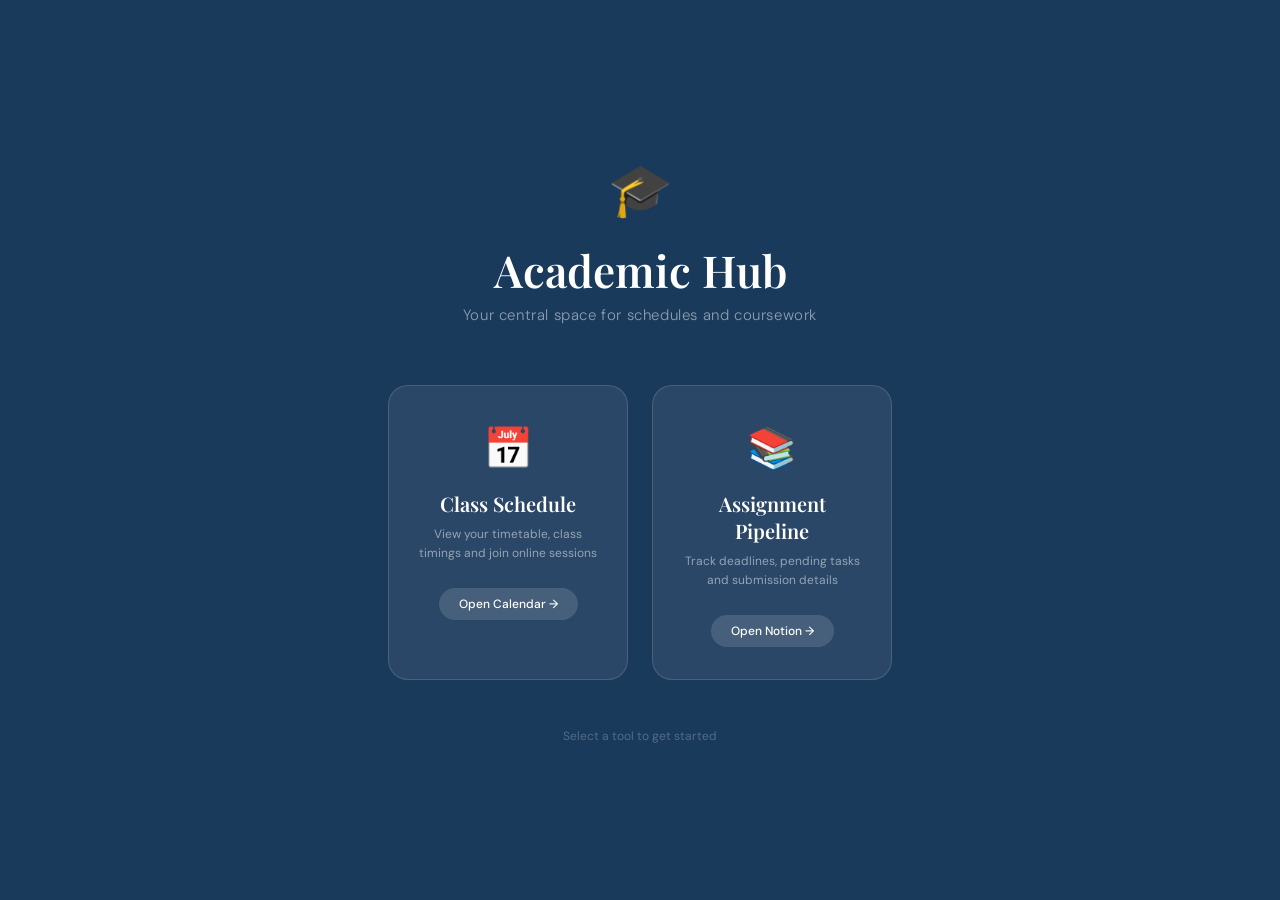
==== dev.html @ 6c7780a4 "Add Notion Button to the calendar dev.html" ====
<!DOCTYPE html>
<html lang="en">
<head>
  <meta charset="UTF-8"/>
  <meta name="viewport" content="width=device-width, initial-scale=1.0"/>
  <title>Academic Hub</title>
  <link rel="icon" id="favicon" href="data:image/svg+xml,<svg xmlns='http://www.w3.org/2000/svg' viewBox='0 0 100 100'><text y='.9em' font-size='90'>🎓</text></svg>">
  <link href="https://fonts.googleapis.com/css2?family=Playfair+Display:wght@500;600&family=DM+Sans:wght@300;400;500&display=swap" rel="stylesheet"/>
  <link rel="stylesheet" href="css/style-dev.css"/>
</head>
<body>

<!-- ── LEVEL 1: PORTAL PAGE ── -->
<div id="portal-page">
  <div class="portal-logo">🎓</div>
  <div class="portal-title">Academic Hub</div>
  <div class="portal-subtitle">Your central space for schedules and coursework</div>
  <div class="portal-cards">
    <div class="portal-card" onclick="showSectionSelector()">
      <span class="portal-card-icon">📅</span>
      <span class="portal-card-title">Class Schedule</span>
      <span class="portal-card-desc">View your timetable, class timings and join online sessions</span>
      <span class="portal-card-btn">Open Calendar →</span>
    </div>
    <div class="portal-card" onclick="window.open('https://arnavv.notion.site/assignment-pipeline', '_blank')">
      <span class="portal-card-icon">📚</span>
      <span class="portal-card-title">Assignment Pipeline</span>
      <span class="portal-card-desc">Track deadlines, pending tasks and submission details</span>
      <span class="portal-card-btn">Open Notion →</span>
    </div>
  </div>
  <div class="portal-footer">Select a tool to get started</div>
</div>

<!-- ── LEVEL 2: SECTION SELECTOR ── -->
<div id="welcome-page" style="display:none;">
  <div style="position:absolute;top:24px;left:32px;cursor:pointer;color:rgba(255,255,255,0.5);font-size:13px;display:flex;align-items:center;gap:6px;" onclick="showPortal()">← Back to Hub</div>
  <div class="welcome-logo">📅</div>
  <div class="welcome-title">Class Schedule</div>
  <div class="welcome-subtitle">Academic Calendar Portal</div>
  <div class="welcome-prompt">Select your section to continue</div>
  <div class="section-cards">
    <div class="section-card" onclick="selectSection('A')">
      <span class="section-card-letter">A</span>
      <span class="section-card-label">Section A</span>
      <span class="section-card-btn">View Schedule →</span>
    </div>
    <div class="section-card" onclick="selectSection('B')">
      <span class="section-card-letter">B</span>
      <span class="section-card-label">Section B</span>
      <span class="section-card-btn">View Schedule →</span>
    </div>
    <div class="section-card" onclick="selectSection('F2F')">
      <span class="section-card-letter" style="font-size:64px;letter-spacing:-2px;">F2F</span>
      <span class="section-card-label">Face to Face</span>
      <span class="section-card-btn">View Schedule →</span>
    </div>
  </div>
  <div class="welcome-footer">Your selection will be remembered for next time</div>
</div>

<!-- ── LEVEL 3: CALENDAR APP ── -->
<div id="calendar-app">

  <header>
    <div>
      <div class="header-title">Class Schedule</div>
      <div class="header-sub" id="headerSub">Academic Calendar Portal</div>
    </div>
    <div style="display:flex;align-items:center;gap:12px;">
    <a href="https://arnavv.notion.site/assignment-pipeline" target="_blank" style="display:flex;align-items:center;gap:7px;background:rgba(255,255,255,0.12);padding:6px 14px;border-radius:20px;font-size:12px;font-weight:400;color:#fff;text-decoration:none;border:1px solid rgba(255,255,255,0.2);transition:background 0.2s;" onmouseover="this.style.background='rgba(255,255,255,0.2)'" onmouseout="this.style.background='rgba(255,255,255,0.12)'">
      📚 Assignment Pipeline
    </a>
    <div style="display:flex;align-items:center;gap:12px;">
      <div class="section-badge" onclick="toggleSectionDropdown(event)" title="Switch section">
        <span class="section-badge-dot"></span>
        <span id="sectionBadgeText">Section B</span>
        <span style="font-size:10px;opacity:0.7;">▾</span>
        <div id="sectionDropdown" style="display:none;position:absolute;top:calc(100% + 8px);right:0;background:var(--surface);border:1px solid var(--border);border-radius:10px;box-shadow:var(--shadow-lg);overflow:hidden;min-width:160px;z-index:300;">
          <div onclick="selectSection('A')" style="padding:12px 16px;cursor:pointer;font-size:13px;color:var(--text-primary);display:flex;align-items:center;gap:10px;" onmouseover="this.style.background='var(--bg)'" onmouseout="this.style.background='transparent'">
            <span style="font-family:'Playfair Display',serif;font-size:18px;font-weight:700;">A</span>
            <span>Section A</span>
          </div>
          <div style="height:1px;background:var(--border);margin:0 12px;"></div>
          <div onclick="selectSection('B')" style="padding:12px 16px;cursor:pointer;font-size:13px;color:var(--text-primary);display:flex;align-items:center;gap:10px;" onmouseover="this.style.background='var(--bg)'" onmouseout="this.style.background='transparent'">
            <span style="font-family:'Playfair Display',serif;font-size:18px;font-weight:700;">B</span>
            <span>Section B</span>
          </div>
          <div style="height:1px;background:var(--border);margin:0 12px;"></div>
          <div onclick="selectSection('F2F')" style="padding:12px 16px;cursor:pointer;font-size:13px;color:var(--text-primary);display:flex;align-items:center;gap:10px;" onmouseover="this.style.background='var(--bg)'" onmouseout="this.style.background='transparent'">
            <span style="font-family:'Playfair Display',serif;font-size:14px;font-weight:700;">F2F</span>
            <span>Face to Face</span>
          </div>
        </div>
      </div>
      <div class="sync-badge" id="syncBadge" onclick="manualSync()" title="Click to sync now">
        <span class="sync-dot" id="syncDot"></span>
        <span id="syncText">Live from iCloud</span>
      </div>
    </div>
  </header>

  <div class="controls">
    <div class="nav-area">
      <button class="nav-btn" onclick="navigate(-1)">&#8249;</button>
      <span class="current-period" id="periodLabel"></span>
      <button class="nav-btn" onclick="navigate(1)">&#8250;</button>
      <button class="nav-btn" onclick="goToday()" style="font-size:12px;padding:0 10px;width:auto;">Today</button>
    </div>
    <div class="filter-group">
      <span class="filter-label">View:</span>
      <button class="pill active-all" id="pill-all" onclick="setFilter('all')">All Classes</button>
      <button class="pill" id="pill-finance" onclick="setFilter('finance')">Finance</button>
      <button class="pill" id="pill-marketing" onclick="setFilter('marketing')">Marketing</button>
      <button class="pill" id="pill-supplychain" onclick="setFilter('supplychain')">Supply Chain</button>
    </div>
    <div class="view-switcher">
      <button class="view-btn active" id="btn-monthly" onclick="setView('monthly')">Monthly</button>
      <button class="view-btn" id="btn-weekly" onclick="setView('weekly')">Weekly</button>
    </div>
  </div>

  <main>
    <div style="display:flex;align-items:center;gap:8px;margin-bottom:16px;padding:9px 14px;background:var(--accent-light);border:1px solid var(--border);border-radius:8px;font-size:13px;color:var(--text-secondary);">
      <span style="font-size:15px;">🕐</span>
      <span>All times shown in <strong style="color:var(--text-primary)" id="tzLabel"></strong></span>
    </div>
    <div class="legend">
      <div class="legend-item"><span class="legend-dot dot-common"></span> Core (all students)</div>
      <div class="legend-item"><span class="legend-dot dot-finance"></span> Finance</div>
      <div class="legend-item"><span class="legend-dot dot-marketing"></span> Marketing</div>
      <div class="legend-item"><span class="legend-dot dot-supplychain"></span> Supply Chain</div>
    </div>
    <div id="monthly-view">
      <div class="calendar-grid">
        <div class="day-headers">
          <div class="day-header">Sun</div><div class="day-header">Mon</div>
          <div class="day-header">Tue</div><div class="day-header">Wed</div>
          <div class="day-header">Thu</div><div class="day-header">Fri</div>
          <div class="day-header">Sat</div>
        </div>
        <div class="grid-body" id="monthGrid"></div>
      </div>
    </div>
    <div id="weekly-view">
      <div class="week-sticky-header">
        <div class="week-header-row" id="weekHeaders"></div>
      </div>
      <div class="week-outer">
        <div class="week-body-grid" id="weekBodyGrid"></div>
      </div>
    </div>
  </main>

</div><!-- end calendar-app -->

<!-- ── EVENT MODAL ── -->
<div class="modal-overlay" id="modalOverlay" onclick="closeModal(event)">
  <div class="modal" id="modal">
    <button class="modal-close" onclick="closeModal()">&times;</button>
    <div class="modal-header">
      <div class="modal-category" id="modalCategory"></div>
      <div class="modal-title" id="modalTitle"></div>
    </div>
    <div class="modal-body">
      <div class="modal-row"><span class="modal-icon">📅</span><div><div class="modal-row-label" id="modalDate"></div></div></div>
      <div class="modal-row"><span class="modal-icon">🕐</span><div><div class="modal-row-label" id="modalTime"></div></div></div>
      <div class="modal-row"><span class="modal-icon">🎓</span><div><div class="modal-row-label">Specialization</div><div class="modal-row-sub" id="modalSpecialization"></div></div></div>
      <div class="modal-row" id="modalLocationRow" style="display:none"><span class="modal-icon">📍</span><div><div class="modal-row-label" id="modalLocation"></div></div></div>
      <div class="modal-row" id="modalDescRow" style="display:none"><span class="modal-icon">📝</span><div><div class="modal-row-label" id="modalDesc"></div></div></div>
    </div>
    <div class="modal-footer" id="modalLinkArea"></div>
  </div>
</div>

<script src="js/app-dev.js"></script>
</body>
</html>
---- css/style-dev.css ----
/* ── CSS VARIABLES ── */
:root {
  --bg: #F7F6F2;
  --surface: #FFFFFF;
  --border: #E4E2DB;
  --text-primary: #1A1916;
  --text-secondary: #6B6860;
  --text-muted: #A09E97;
  --accent: #1A3A5C;
  --accent-light: #E8EEF4;
  --accent-mid: #2E5F8A;
  --common: #2C5F8A;
  --common-bg: #EAF0F6;
  --finance: #2D6A4F;
  --finance-bg: #EAF3EE;
  --marketing: #7B3A2A;
  --marketing-bg: #F5EBE8;
  --supplychain: #5B3A8A;
  --supplychain-bg: #F0EBF8;
  --radius: 10px;
  --shadow: 0 2px 12px rgba(0,0,0,0.07);
  --shadow-lg: 0 8px 40px rgba(0,0,0,0.13);
  --hour-height: 60px;
}

/* ── RESET ── */
* { box-sizing: border-box; margin: 0; padding: 0; }
body { font-family: 'DM Sans', sans-serif; background: var(--bg); color: var(--text-primary); min-height: 100vh; }

/* ── PORTAL PAGE ── */
#portal-page { display: flex; flex-direction: column; align-items: center; justify-content: center; min-height: 100vh; background: var(--accent); padding: 40px 20px; }
.portal-logo { font-size: 52px; margin-bottom: 20px; animation: float 3s ease-in-out infinite; }
@keyframes float { 0%,100%{transform:translateY(0)} 50%{transform:translateY(-10px)} }
.portal-title { font-family: 'Playfair Display', serif; font-size: 44px; font-weight: 600; color: #fff; text-align: center; line-height: 1.2; margin-bottom: 8px; }
.portal-subtitle { font-size: 15px; color: rgba(255,255,255,0.5); text-align: center; margin-bottom: 60px; font-weight: 300; letter-spacing: 0.04em; }
.portal-cards { display: flex; gap: 24px; flex-wrap: wrap; justify-content: center; margin-bottom: 48px; }
.portal-card { width: 240px; padding: 36px 28px 32px; background: rgba(255,255,255,0.07); border: 1.5px solid rgba(255,255,255,0.14); border-radius: 20px; cursor: pointer; transition: all 0.25s ease; text-align: center; }
.portal-card:hover { background: rgba(255,255,255,0.13); border-color: rgba(255,255,255,0.35); transform: translateY(-6px); box-shadow: 0 24px 56px rgba(0,0,0,0.25); }
.portal-card:active { transform: translateY(-2px); }
.portal-card-icon { font-size: 40px; margin-bottom: 16px; display: block; animation: float 3s ease-in-out infinite; }
.portal-card:nth-child(2) .portal-card-icon { animation-delay: 0.5s; }
.portal-card-title { font-family: 'Playfair Display', serif; font-size: 20px; font-weight: 600; color: #fff; margin-bottom: 8px; display: block; }
.portal-card-desc { font-size: 12px; color: rgba(255,255,255,0.5); line-height: 1.6; margin-bottom: 24px; display: block; }
.portal-card-btn { display: inline-flex; align-items: center; gap: 6px; background: rgba(255,255,255,0.13); color: #fff; padding: 8px 20px; border-radius: 20px; font-size: 12px; font-weight: 500; transition: background 0.2s; }
.portal-card:hover .portal-card-btn { background: rgba(255,255,255,0.24); }
.portal-footer { font-size: 12px; color: rgba(255,255,255,0.25); text-align: center; }

/* ── SECTION SELECTOR (Welcome Page) ── */
#welcome-page { display: flex; flex-direction: column; align-items: center; justify-content: center; min-height: 100vh; background: var(--accent); padding: 40px 20px; position: relative; }
.welcome-logo { font-size: 52px; margin-bottom: 24px; animation: float 3s ease-in-out infinite; }
.welcome-title { font-family: 'Playfair Display', serif; font-size: 44px; font-weight: 600; color: #fff; text-align: center; line-height: 1.2; margin-bottom: 10px; }
.welcome-subtitle { font-size: 16px; color: rgba(255,255,255,0.55); text-align: center; margin-bottom: 56px; font-weight: 300; letter-spacing: 0.04em; }
.welcome-prompt { font-size: 11px; font-weight: 500; letter-spacing: 0.14em; text-transform: uppercase; color: rgba(255,255,255,0.4); margin-bottom: 22px; text-align: center; }
.section-cards { display: flex; gap: 20px; flex-wrap: wrap; justify-content: center; margin-bottom: 48px; }
.section-card { width: 210px; padding: 40px 28px 32px; background: rgba(255,255,255,0.07); border: 1.5px solid rgba(255,255,255,0.14); border-radius: 18px; cursor: pointer; transition: all 0.25s ease; text-align: center; }
.section-card:hover { background: rgba(255,255,255,0.13); border-color: rgba(255,255,255,0.35); transform: translateY(-5px); box-shadow: 0 20px 50px rgba(0,0,0,0.25); }
.section-card:active { transform: translateY(-2px); }
.section-card-letter { font-family: 'Playfair Display', serif; font-size: 64px; font-weight: 600; color: #fff; line-height: 1; margin-bottom: 10px; display: block; }
.section-card-label { font-size: 12px; font-weight: 500; color: rgba(255,255,255,0.6); letter-spacing: 0.08em; text-transform: uppercase; display: block; margin-bottom: 20px; }
.section-card-btn { display: inline-flex; align-items: center; gap: 6px; background: rgba(255,255,255,0.13); color: #fff; padding: 8px 20px; border-radius: 20px; font-size: 12px; font-weight: 500; transition: background 0.2s; }
.section-card:hover .section-card-btn { background: rgba(255,255,255,0.22); }
.welcome-footer { font-size: 12px; color: rgba(255,255,255,0.28); text-align: center; }

/* ── CALENDAR APP ── */
#calendar-app { display: none; }

/* ── HEADER ── */
header { background: var(--accent); color: #fff; padding: 0 40px; display: flex; align-items: center; justify-content: space-between; height: 70px; position: sticky; top: 0; z-index: 100; box-shadow: 0 2px 16px rgba(0,0,0,0.15); }
.header-title { font-family: 'Playfair Display', serif; font-size: 22px; font-weight: 600; letter-spacing: 0.01em; }
.header-sub { font-size: 12px; opacity: 0.65; margin-top: 2px; font-weight: 300; }
.section-badge { display: flex; align-items: center; gap: 6px; background: rgba(255,255,255,0.12); padding: 5px 14px; border-radius: 20px; font-size: 12px; font-weight: 500; border: 1px solid rgba(255,255,255,0.2); cursor: pointer; transition: background 0.2s; position: relative; }
.section-badge:hover { background: rgba(255,255,255,0.22); }
.section-badge-dot { width: 6px; height: 6px; border-radius: 50%; background: #4CAF50; }
.sync-badge { display: flex; align-items: center; gap: 7px; background: rgba(255,255,255,0.12); padding: 6px 14px; border-radius: 20px; font-size: 12px; font-weight: 400; cursor: pointer; transition: background 0.2s; border: 1px solid rgba(255,255,255,0.2); }
.sync-badge:hover { background: rgba(255,255,255,0.2); }
.sync-dot { width: 7px; height: 7px; border-radius: 50%; background: #4CAF50; animation: pulse 2s infinite; }
@keyframes pulse { 0%,100%{opacity:1} 50%{opacity:0.4} }
.sync-badge.syncing .sync-dot { background: #FFA726; animation: spin-dot 0.8s linear infinite; }
@keyframes spin-dot { 0%{opacity:1}50%{opacity:0.3}100%{opacity:1} }

/* ── CONTROLS BAR ── */
.controls { background: var(--surface); border-bottom: 1px solid var(--border); padding: 14px 40px; display: flex; align-items: center; gap: 20px; flex-wrap: wrap; position: sticky; top: 70px; z-index: 99; }
.filter-group { display: flex; gap: 8px; align-items: center; }
.filter-label { font-size: 12px; color: var(--text-muted); font-weight: 500; text-transform: uppercase; letter-spacing: 0.06em; margin-right: 4px; }
.pill { padding: 6px 16px; border-radius: 20px; font-size: 13px; font-weight: 500; border: 1.5px solid var(--border); background: var(--surface); cursor: pointer; transition: all 0.18s; color: var(--text-secondary); }
.pill:hover { border-color: var(--accent); color: var(--accent); }
.pill.active-all { background: var(--common); color: #fff; border-color: var(--common); }
.pill.active-finance { background: var(--finance); color: #fff; border-color: var(--finance); }
.pill.active-marketing { background: var(--marketing); color: #fff; border-color: var(--marketing); }
.pill.active-supplychain { background: var(--supplychain); color: #fff; border-color: var(--supplychain); }
.view-switcher { display: flex; border: 1.5px solid var(--border); border-radius: 8px; overflow: hidden; margin-left: auto; }
.view-btn { padding: 6px 18px; font-size: 13px; font-weight: 500; background: none; border: none; cursor: pointer; color: var(--text-secondary); transition: all 0.18s; }
.view-btn.active { background: var(--accent); color: #fff; }
.nav-area { display: flex; align-items: center; gap: 12px; }
.nav-btn { width: 32px; height: 32px; border-radius: 8px; border: 1.5px solid var(--border); background: none; cursor: pointer; display: flex; align-items: center; justify-content: center; font-size: 16px; color: var(--text-secondary); transition: all 0.15s; }
.nav-btn:hover { border-color: var(--accent); color: var(--accent); background: var(--accent-light); }
.current-period { font-family: 'Playfair Display', serif; font-size: 18px; font-weight: 600; min-width: 220px; }

/* ── MAIN ── */
main { padding: 28px 40px; max-width: 1300px; margin: 0 auto; }

/* ── MONTHLY VIEW ── */
#monthly-view { display: block; }
#weekly-view { display: none; }
.calendar-grid { background: var(--surface); border-radius: var(--radius); border: 1px solid var(--border); overflow-x: auto; box-shadow: var(--shadow); }
.day-headers { display: grid; grid-template-columns: repeat(7, minmax(120px, 1fr)); background: var(--accent); }
.day-header { padding: 11px 0; text-align: center; font-size: 11px; font-weight: 500; color: rgba(255,255,255,0.75); text-transform: uppercase; letter-spacing: 0.08em; }
.grid-body { display: grid; grid-template-columns: repeat(7, minmax(120px, 1fr)); }
.grid-cell { min-height: 108px; min-width: 0; padding: 8px 7px; border-right: 1px solid var(--border); border-bottom: 1px solid var(--border); transition: background 0.12s; overflow: hidden; }
.grid-cell:nth-child(7n) { border-right: none; }
.grid-cell.other-month { background: #FAFAF8; }
.grid-cell.today { background: var(--accent-light); }
.cell-date { font-size: 13px; font-weight: 500; color: var(--text-muted); min-width: 26px; height: 26px; display: flex; align-items: center; justify-content: center; border-radius: 4px; margin-bottom: 4px; padding: 0 4px; }
.grid-cell.today .cell-date { background: var(--accent); color: #fff; border-radius: 6px; width: 100%; min-width: unset; height: 30px; font-size: 13px; font-weight: 600; justify-content: center; letter-spacing: 0.01em; }
.grid-cell.other-month .cell-date { color: #C9C7C0; }
.event-chip { font-size: 11px; font-weight: 500; padding: 2px 7px; border-radius: 4px; margin-bottom: 3px; cursor: pointer; white-space: nowrap; overflow: hidden; text-overflow: ellipsis; transition: opacity 0.15s; }
.event-chip:hover { opacity: 0.78; }
.chip-common { background: var(--common-bg); color: var(--common); }
.chip-finance { background: var(--finance-bg); color: var(--finance); }
.chip-marketing { background: var(--marketing-bg); color: var(--marketing); }
.chip-supplychain { background: var(--supplychain-bg); color: var(--supplychain); }
.chip-hidden { display: none !important; }
.more-events { font-size: 11px; color: var(--text-muted); cursor: pointer; padding: 1px 4px; }
.more-events:hover { color: var(--accent); }

/* ── WEEKLY VIEW ── */
.week-outer { background: var(--surface); border-radius: var(--radius); border: 1px solid var(--border); box-shadow: var(--shadow); overflow: visible; }
.week-container { position: relative; min-height: 100vh; }
.week-header-row { display: grid; grid-template-columns: 64px repeat(7, 1fr); background: var(--accent); }
.week-header-time-gutter { border-right: 1px solid rgba(255,255,255,0.15); }
.week-header-day { padding: 12px 4px; text-align: center; font-size: 11px; color: rgba(255,255,255,0.75); text-transform: uppercase; letter-spacing: 0.07em; font-weight: 500; border-left: 1px solid rgba(255,255,255,0.1); }
.week-header-day.today-col { color: #fff; }
.week-header-date { font-size: 22px; font-family: 'Playfair Display', serif; display: block; color: rgba(255,255,255,0.9); line-height: 1.2; }
.week-header-day.today-col .week-header-date { background: rgba(255,255,255,0.25); border-radius: 50%; width: 36px; height: 36px; display: inline-flex; align-items: center; justify-content: center; }
.week-sticky-header { position: sticky; top: 125px; z-index: 98; border-radius: 10px 10px 10px 10px; overflow: hidden; }
.week-body-grid { display: grid; grid-template-columns: 64px repeat(7, 1fr); position: relative; }
.week-time-col { display: flex; flex-direction: column; border-right: 1px solid var(--border); }
.week-time-slot { height: var(--hour-height); display: flex; align-items: flex-start; justify-content: flex-end; padding-right: 8px; padding-top: 4px; font-size: 10px; color: var(--text-muted); border-bottom: 1px solid var(--border); flex-shrink: 0; }
.week-day-col-wrap { position: relative; border-left: 1px solid var(--border); }
.week-day-col-wrap.today-day { background: #FAFEF8; }
.week-hour-line { position: absolute; left: 0; right: 0; border-bottom: 1px solid var(--border); pointer-events: none; }
.week-half-line { position: absolute; left: 0; right: 0; border-bottom: 1px dashed rgba(0,0,0,0.06); pointer-events: none; }
.week-ev { position: absolute; left: 3px; right: 3px; border-radius: 6px; padding: 4px 7px; font-size: 11px; font-weight: 500; cursor: pointer; overflow: hidden; transition: opacity 0.15s, box-shadow 0.15s; line-height: 1.35; border-left: 3px solid rgba(0,0,0,0.15); z-index: 1; }
.week-ev:hover { opacity: 0.85; box-shadow: 0 2px 8px rgba(0,0,0,0.15); z-index: 2; }
.week-ev.ev-common { background: var(--common-bg); color: var(--common); border-left-color: var(--common); }
.week-ev.ev-finance { background: var(--finance-bg); color: var(--finance); border-left-color: var(--finance); }
.week-ev.ev-marketing { background: var(--marketing-bg); color: var(--marketing); border-left-color: var(--marketing); }
.week-ev.ev-supplychain { background: var(--supplychain-bg); color: var(--supplychain); border-left-color: var(--supplychain); }
.week-ev-title { font-weight: 700; white-space: normal; overflow: hidden; line-height: 1.4; word-break: break-word; font-size: 11px; }
.week-ev-time { font-size: 11px; opacity: 1; white-space: nowrap; margin-top: 5px; }

/* ── LEGEND ── */
.legend { display: flex; gap: 20px; margin-bottom: 18px; align-items: center; flex-wrap: wrap; }
.legend-item { display: flex; align-items: center; gap: 6px; font-size: 13px; color: var(--text-secondary); }
.legend-dot { width: 10px; height: 10px; border-radius: 3px; }
.dot-common { background: var(--common); }
.dot-finance { background: var(--finance); }
.dot-marketing { background: var(--marketing); }
.dot-supplychain { background: var(--supplychain); }

/* ── MODAL ── */
.modal-overlay { position: fixed; inset: 0; background: rgba(20,20,18,0.45); display: none; align-items: center; justify-content: center; z-index: 200; backdrop-filter: blur(3px); }
.modal-overlay.open { display: flex; }
.modal { background: var(--surface); border-radius: 14px; width: 420px; max-width: 94vw; box-shadow: var(--shadow-lg); overflow: hidden; animation: modal-in 0.2s ease; position: relative; }
@keyframes modal-in { from{transform:scale(0.94);opacity:0} to{transform:scale(1);opacity:1} }
.modal-header { padding: 22px 24px 16px; border-bottom: 1px solid var(--border); }
.modal-category { display: inline-block; font-size: 11px; font-weight: 500; letter-spacing: 0.07em; text-transform: uppercase; padding: 3px 10px; border-radius: 12px; margin-bottom: 10px; }
.modal-title { font-family: 'Playfair Display', serif; font-size: 20px; font-weight: 600; line-height: 1.3; }
.modal-body { padding: 20px 24px; }
.modal-row { display: flex; gap: 12px; align-items: flex-start; margin-bottom: 14px; font-size: 14px; }
.modal-icon { font-size: 16px; margin-top: 1px; flex-shrink: 0; }
.modal-row-label { font-weight: 500; color: var(--text-primary); }
.modal-row-sub { color: var(--text-secondary); font-size: 13px; margin-top: 2px; }
.modal-link { display: inline-flex; align-items: center; gap: 6px; margin-top: 6px; padding: 8px 16px; background: var(--accent); color: #fff; border-radius: 7px; font-size: 13px; font-weight: 500; text-decoration: none; transition: background 0.15s; }
.modal-link:hover { background: var(--accent-mid); }
.modal-footer { padding: 0 24px 20px; }
.modal-close { position: absolute; top: 16px; right: 18px; background: none; border: none; font-size: 20px; cursor: pointer; color: var(--text-muted); line-height: 1; }

/* ── RESPONSIVE ── */
@media (max-width: 700px) {
  header, .controls, main { padding-left: 16px; padding-right: 16px; }
  .current-period { font-size: 15px; min-width: 130px; }
  .grid-cell { min-height: 72px; padding: 5px 3px; }
  .event-chip { font-size: 10px; padding: 1px 4px; }
  .controls { gap: 10px; }
  .view-switcher { margin-left: 0; }
  .filter-group { flex-wrap: wrap; }
}
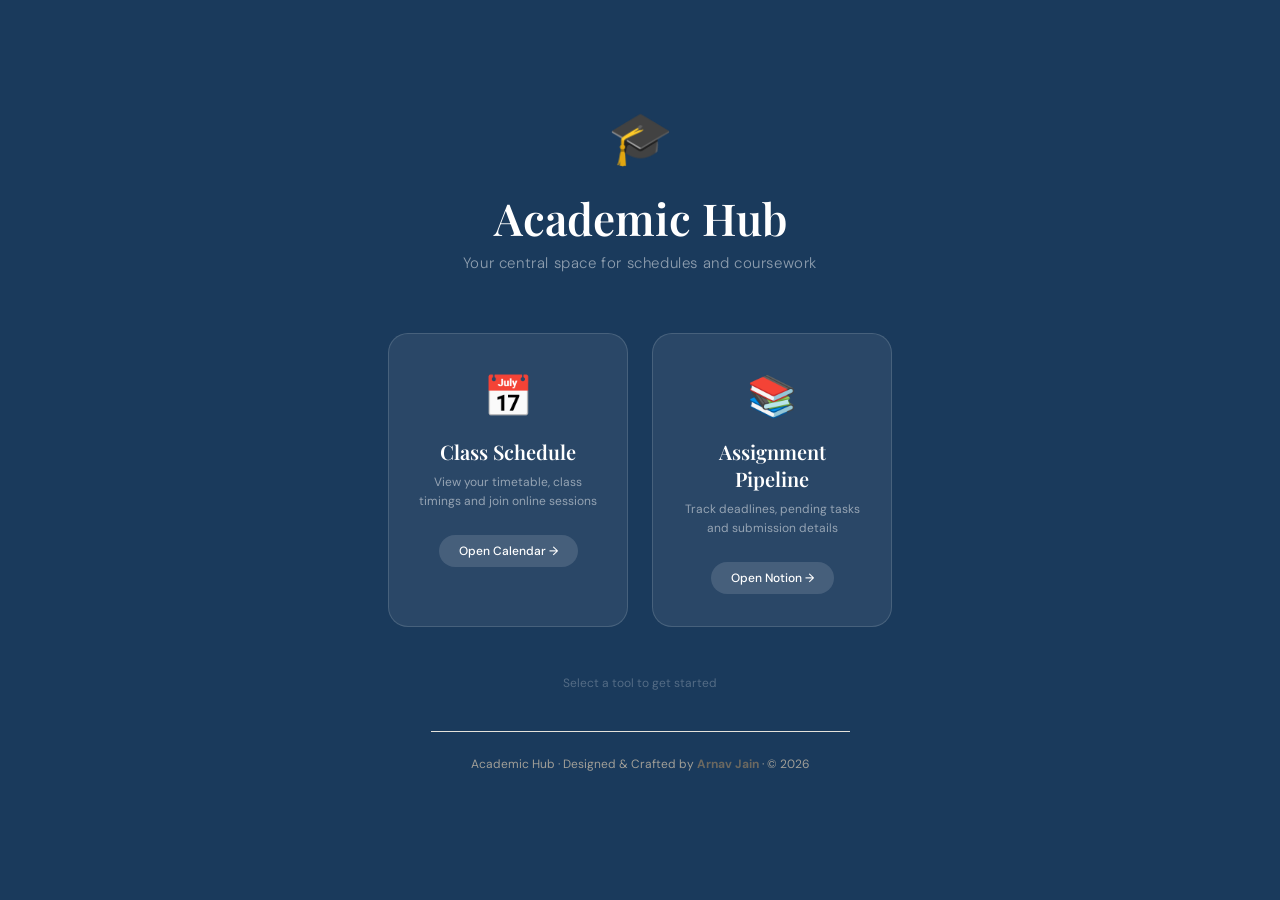
==== commit 70985a5f: "Update copyright dev.html" ====
--- a/dev.html
+++ b/dev.html
@@ -30,6 +30,9 @@
     </div>
   </div>
   <div class="portal-footer">Select a tool to get started</div>
+<footer style="text-align:center;padding:24px 40px;font-size:12px;color:var(--text-muted);border-top:1px solid var(--border);margin-top:40px;">
+    Academic Hub &middot; Designed &amp; Crafted by <strong style="color:var(--text-secondary);">Arnav Jain</strong> &middot; &copy; 2026
+</footer>
 </div>
 
 <!-- ── LEVEL 2: SECTION SELECTOR ── -->
@@ -50,13 +53,16 @@
       <span class="section-card-label">Section B</span>
       <span class="section-card-btn">View Schedule →</span>
     </div>
-    <div class="section-card" onclick="selectSection('F2F')">
-      <span class="section-card-letter" style="font-size:64px;letter-spacing:-2px;">F2F</span>
-      <span class="section-card-label">Face to Face</span>
+    <div class="section-card" onclick="selectSection('C')">
+      <span class="section-card-letter" style="font-size:64px;letter-spacing:-2px;">C</span>
+      <span class="section-card-label">Section C</span>
       <span class="section-card-btn">View Schedule →</span>
     </div>
   </div>
   <div class="welcome-footer">Your selection will be remembered for next time</div>
+<footer style="text-align:center;padding:24px 40px;font-size:12px;color:var(--text-muted);border-top:1px solid var(--border);margin-top:40px;">
+    Academic Hub &middot; Designed &amp; Crafted by <strong style="color:var(--text-secondary);">Arnav Jain</strong> &middot; &copy; 2026
+</footer>
 </div>
 
 <!-- ── LEVEL 3: CALENDAR APP ── -->
@@ -87,9 +93,9 @@
             <span>Section B</span>
           </div>
           <div style="height:1px;background:var(--border);margin:0 12px;"></div>
-          <div onclick="selectSection('F2F')" style="padding:12px 16px;cursor:pointer;font-size:13px;color:var(--text-primary);display:flex;align-items:center;gap:10px;" onmouseover="this.style.background='var(--bg)'" onmouseout="this.style.background='transparent'">
-            <span style="font-family:'Playfair Display',serif;font-size:14px;font-weight:700;">F2F</span>
-            <span>Face to Face</span>
+          <div onclick="selectSection('C')" style="padding:12px 16px;cursor:pointer;font-size:13px;color:var(--text-primary);display:flex;align-items:center;gap:10px;" onmouseover="this.style.background='var(--bg)'" onmouseout="this.style.background='transparent'">
+            <span style="font-family:'Playfair Display',serif;font-size:18px;font-weight:700;">C</span>
+            <span>Section C</span>
           </div>
         </div>
       </div>
@@ -151,7 +157,9 @@
       </div>
     </div>
   </main>
-
+<footer style="text-align:center;padding:24px 40px;font-size:12px;color:var(--text-muted);border-top:1px solid var(--border);margin-top:40px;">
+    Academic Hub &middot; Designed &amp; Crafted by <strong style="color:var(--text-secondary);">Arnav Jain</strong> &middot; &copy; 2026
+</footer>
 </div><!-- end calendar-app -->
 
 <!-- ── EVENT MODAL ── -->
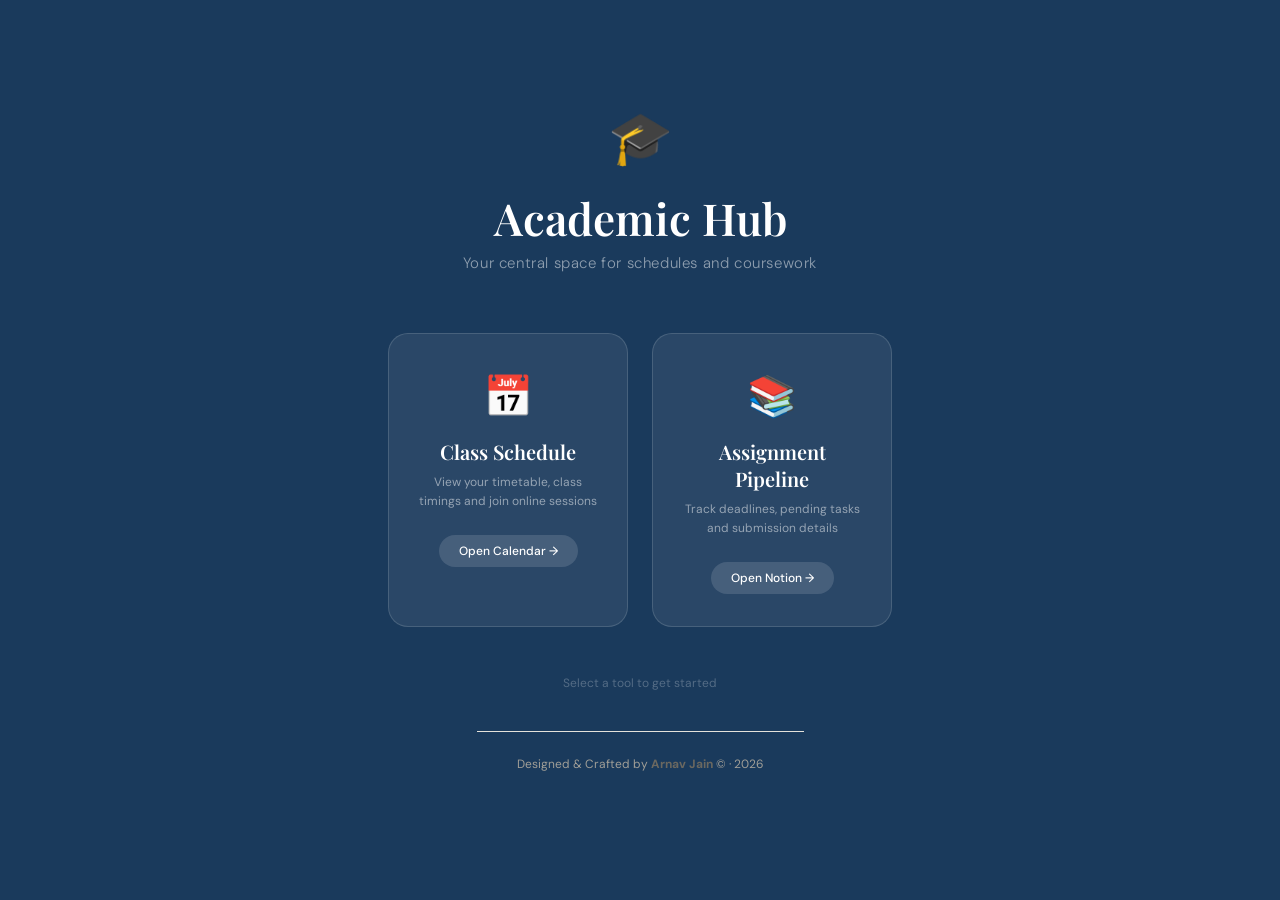
==== commit 4d537082: "Update dev.html" ====
--- a/dev.html
+++ b/dev.html
@@ -31,7 +31,7 @@
   </div>
   <div class="portal-footer">Select a tool to get started</div>
 <footer style="text-align:center;padding:24px 40px;font-size:12px;color:var(--text-muted);border-top:1px solid var(--border);margin-top:40px;">
-    Academic Hub &middot; Designed &amp; Crafted by <strong style="color:var(--text-secondary);">Arnav Jain</strong> &middot; &copy; 2026
+    Designed &amp; Crafted by <strong style="color:var(--text-secondary);">Arnav Jain</strong> &copy; &middot; 2026
 </footer>
 </div>
 
@@ -61,7 +61,7 @@
   </div>
   <div class="welcome-footer">Your selection will be remembered for next time</div>
 <footer style="text-align:center;padding:24px 40px;font-size:12px;color:var(--text-muted);border-top:1px solid var(--border);margin-top:40px;">
-    Academic Hub &middot; Designed &amp; Crafted by <strong style="color:var(--text-secondary);">Arnav Jain</strong> &middot; &copy; 2026
+    Designed &amp; Crafted by <strong style="color:var(--text-secondary);">Arnav Jain</strong> &copy; &middot; 2026
 </footer>
 </div>
 
@@ -158,7 +158,7 @@
     </div>
   </main>
 <footer style="text-align:center;padding:24px 40px;font-size:12px;color:var(--text-muted);border-top:1px solid var(--border);margin-top:40px;">
-    Academic Hub &middot; Designed &amp; Crafted by <strong style="color:var(--text-secondary);">Arnav Jain</strong> &middot; &copy; 2026
+    Designed &amp; Crafted by <strong style="color:var(--text-secondary);">Arnav Jain</strong> &copy; &middot; 2026
 </footer>
 </div><!-- end calendar-app -->
 
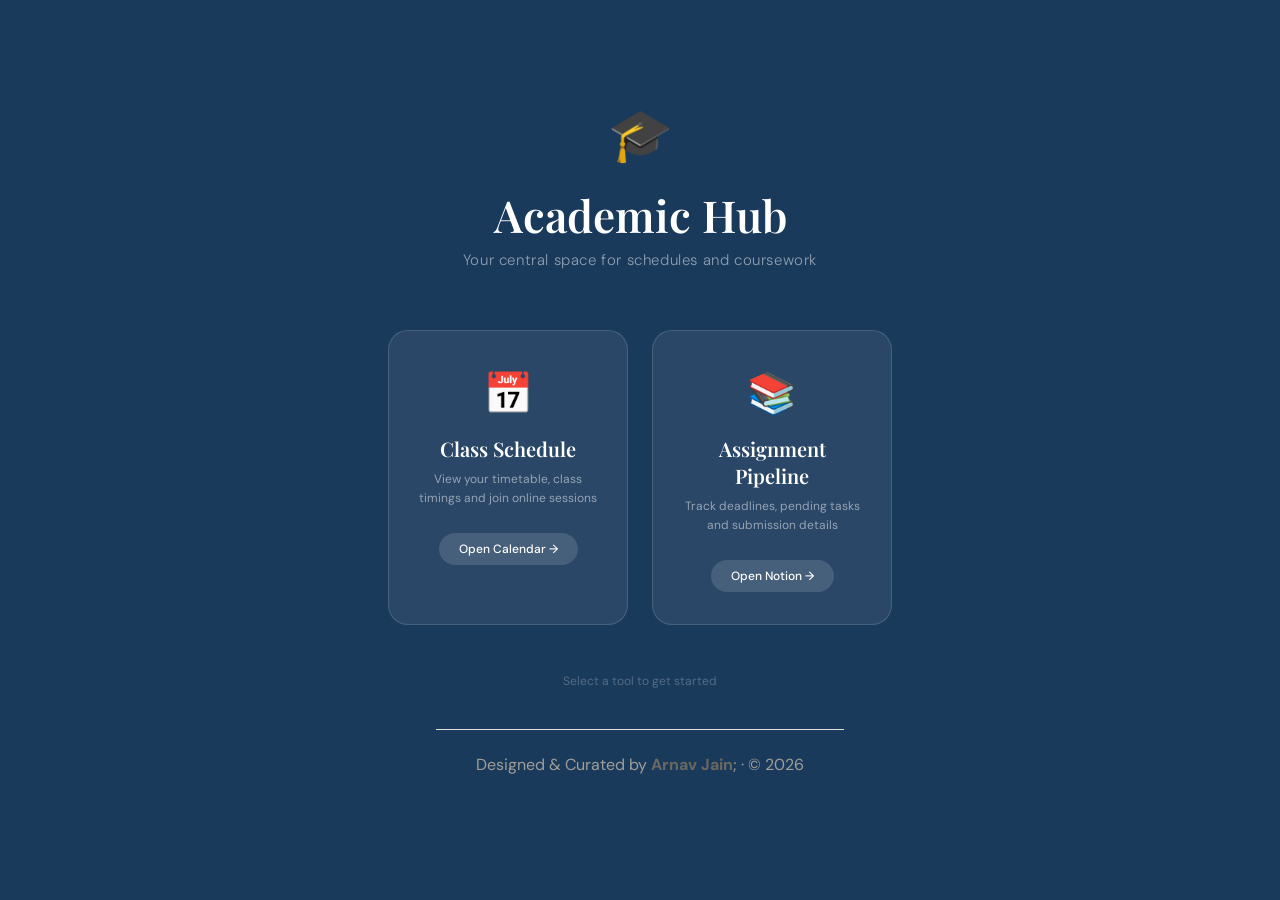
==== commit 8828a5b2: "Updated Copyright footer dev.html" ====
--- a/dev.html
+++ b/dev.html
@@ -30,8 +30,8 @@
     </div>
   </div>
   <div class="portal-footer">Select a tool to get started</div>
-<footer style="text-align:center;padding:24px 40px;font-size:12px;color:var(--text-muted);border-top:1px solid var(--border);margin-top:40px;">
-    Designed &amp; Crafted by <strong style="color:var(--text-secondary);">Arnav Jain</strong> &copy; &middot; 2026
+<footer style="text-align:center;padding:24px 40px;font-size:16px;color:var(--text-muted);border-top:1px solid var(--border);margin-top:40px;">
+    Designed &amp; Curated by <strong style="color:var(--text-secondary);">Arnav Jain</strong>; &middot; &copy; 2026
 </footer>
 </div>
 
@@ -60,8 +60,8 @@
     </div>
   </div>
   <div class="welcome-footer">Your selection will be remembered for next time</div>
-<footer style="text-align:center;padding:24px 40px;font-size:12px;color:var(--text-muted);border-top:1px solid var(--border);margin-top:40px;">
-    Designed &amp; Crafted by <strong style="color:var(--text-secondary);">Arnav Jain</strong> &copy; &middot; 2026
+<footer style="text-align:center;padding:24px 40px;font-size:16px;color:var(--text-muted);border-top:1px solid var(--border);margin-top:40px;">
+    Designed &amp; Curated by <strong style="color:var(--text-secondary);">Arnav Jain</strong> &middot; &copy; 2026
 </footer>
 </div>
 
@@ -157,8 +157,8 @@
       </div>
     </div>
   </main>
-<footer style="text-align:center;padding:24px 40px;font-size:12px;color:var(--text-muted);border-top:1px solid var(--border);margin-top:40px;">
-    Designed &amp; Crafted by <strong style="color:var(--text-secondary);">Arnav Jain</strong> &copy; &middot; 2026
+<footer style="text-align:center;padding:24px 40px;font-size:16px;color:var(--text-muted);border-top:1px solid var(--border);margin-top:40px;">
+    Designed &amp; Curated by <strong style="color:var(--text-secondary);">Arnav Jain</strong> &middot; &copy; 2026
 </footer>
 </div><!-- end calendar-app -->
 
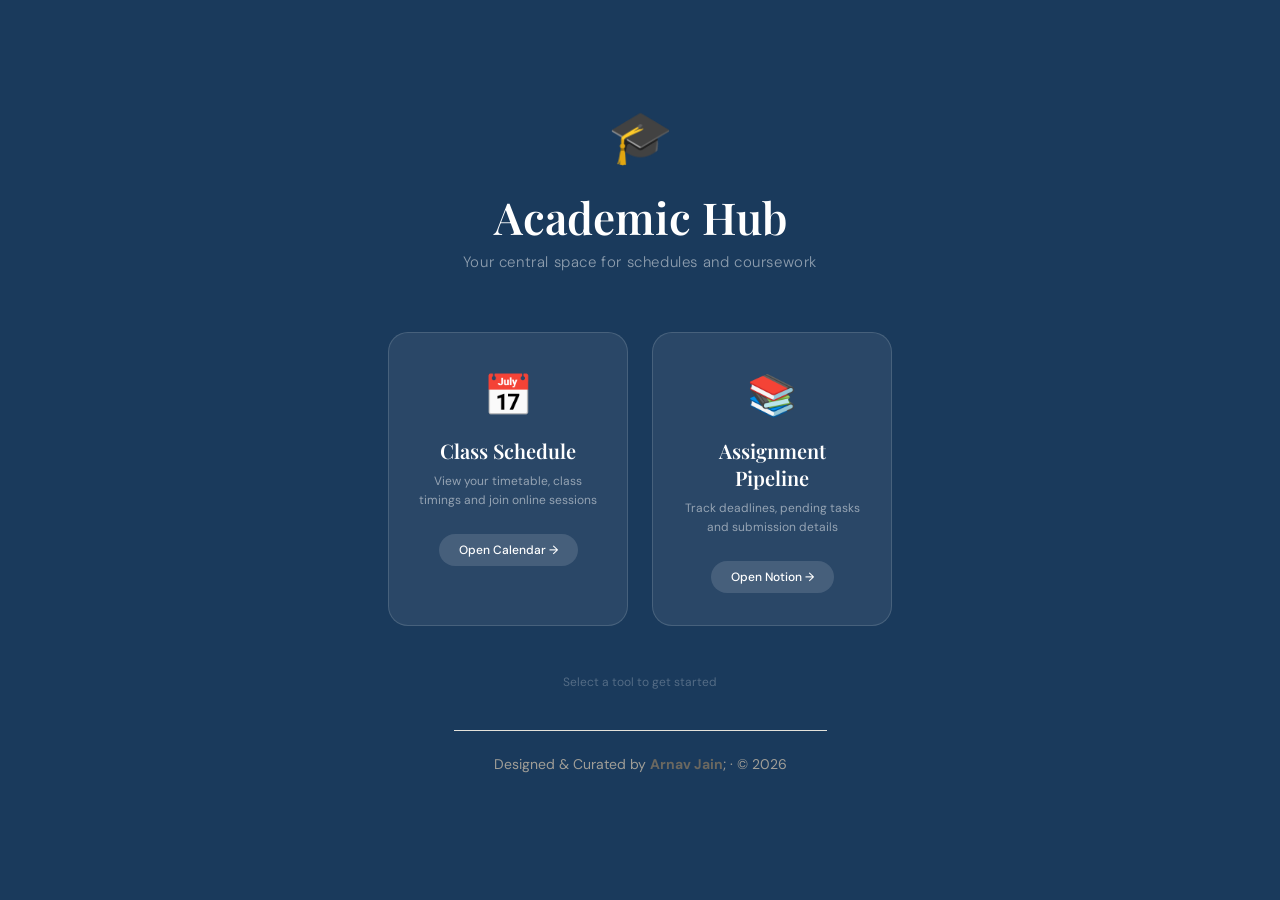
==== commit d40f6573: "Update dev.html" ====
--- a/dev.html
+++ b/dev.html
@@ -30,7 +30,7 @@
     </div>
   </div>
   <div class="portal-footer">Select a tool to get started</div>
-<footer style="text-align:center;padding:24px 40px;font-size:16px;color:var(--text-muted);border-top:1px solid var(--border);margin-top:40px;">
+<footer style="text-align:center;padding:24px 40px;font-size:14px;color:var(--text-muted);border-top:1px solid var(--border);margin-top:40px;">
     Designed &amp; Curated by <strong style="color:var(--text-secondary);">Arnav Jain</strong>; &middot; &copy; 2026
 </footer>
 </div>
@@ -60,7 +60,7 @@
     </div>
   </div>
   <div class="welcome-footer">Your selection will be remembered for next time</div>
-<footer style="text-align:center;padding:24px 40px;font-size:16px;color:var(--text-muted);border-top:1px solid var(--border);margin-top:40px;">
+<footer style="text-align:center;padding:24px 40px;font-size:14px;color:var(--text-muted);border-top:1px solid var(--border);margin-top:40px;">
     Designed &amp; Curated by <strong style="color:var(--text-secondary);">Arnav Jain</strong> &middot; &copy; 2026
 </footer>
 </div>
@@ -157,7 +157,7 @@
       </div>
     </div>
   </main>
-<footer style="text-align:center;padding:24px 40px;font-size:16px;color:var(--text-muted);border-top:1px solid var(--border);margin-top:40px;">
+<footer style="text-align:center;padding:24px 40px;font-size:14px;color:var(--text-muted);border-top:1px solid var(--border);margin-top:40px;">
     Designed &amp; Curated by <strong style="color:var(--text-secondary);">Arnav Jain</strong> &middot; &copy; 2026
 </footer>
 </div><!-- end calendar-app -->
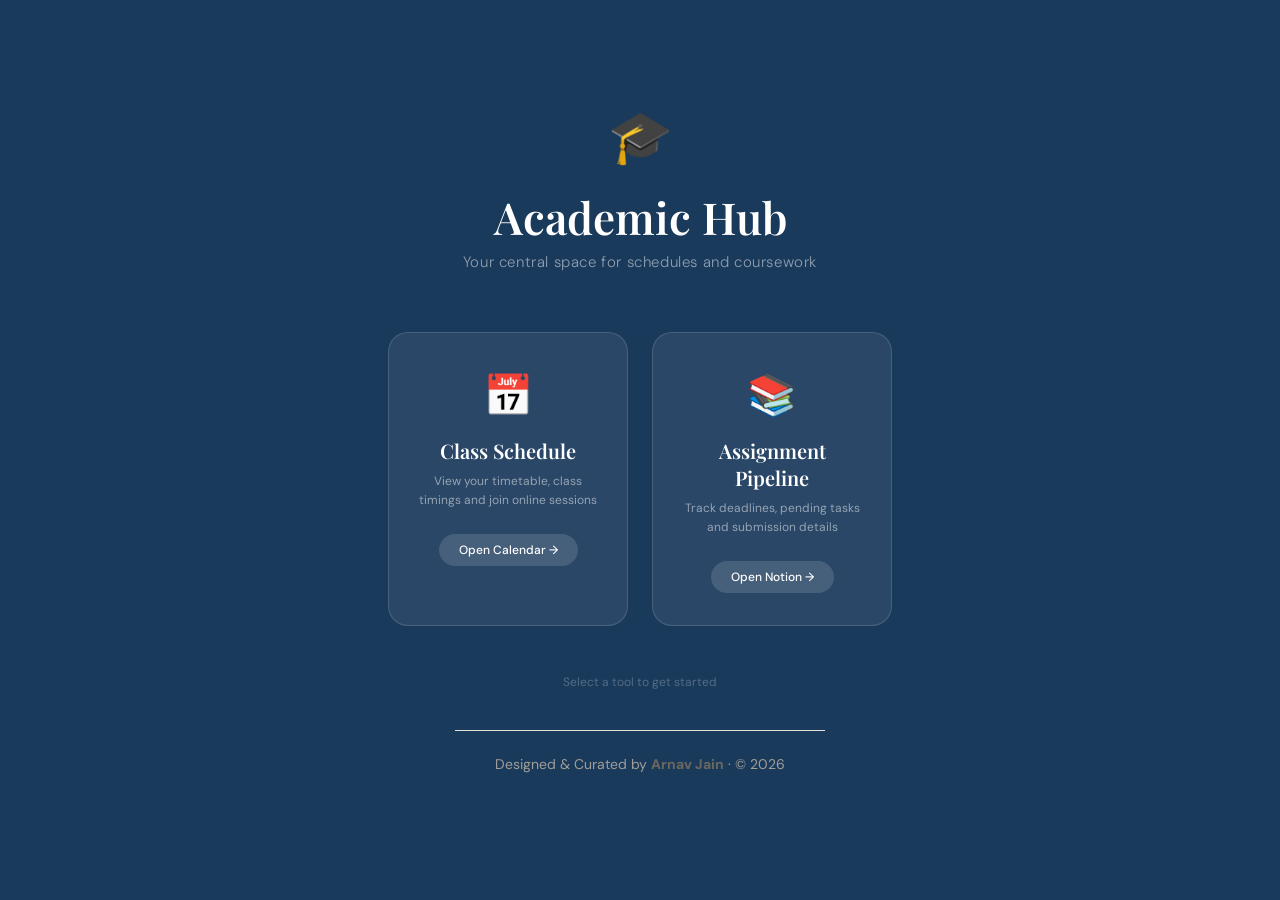
==== commit 2fbd9ddf: "Update dev.html" ====
--- a/dev.html
+++ b/dev.html
@@ -31,7 +31,7 @@
   </div>
   <div class="portal-footer">Select a tool to get started</div>
 <footer style="text-align:center;padding:24px 40px;font-size:14px;color:var(--text-muted);border-top:1px solid var(--border);margin-top:40px;">
-    Designed &amp; Curated by <strong style="color:var(--text-secondary);">Arnav Jain</strong>; &middot; &copy; 2026
+    Designed &amp; Curated by <strong style="color:var(--text-secondary);">Arnav Jain</strong> &middot; &copy; 2026
 </footer>
 </div>
 
